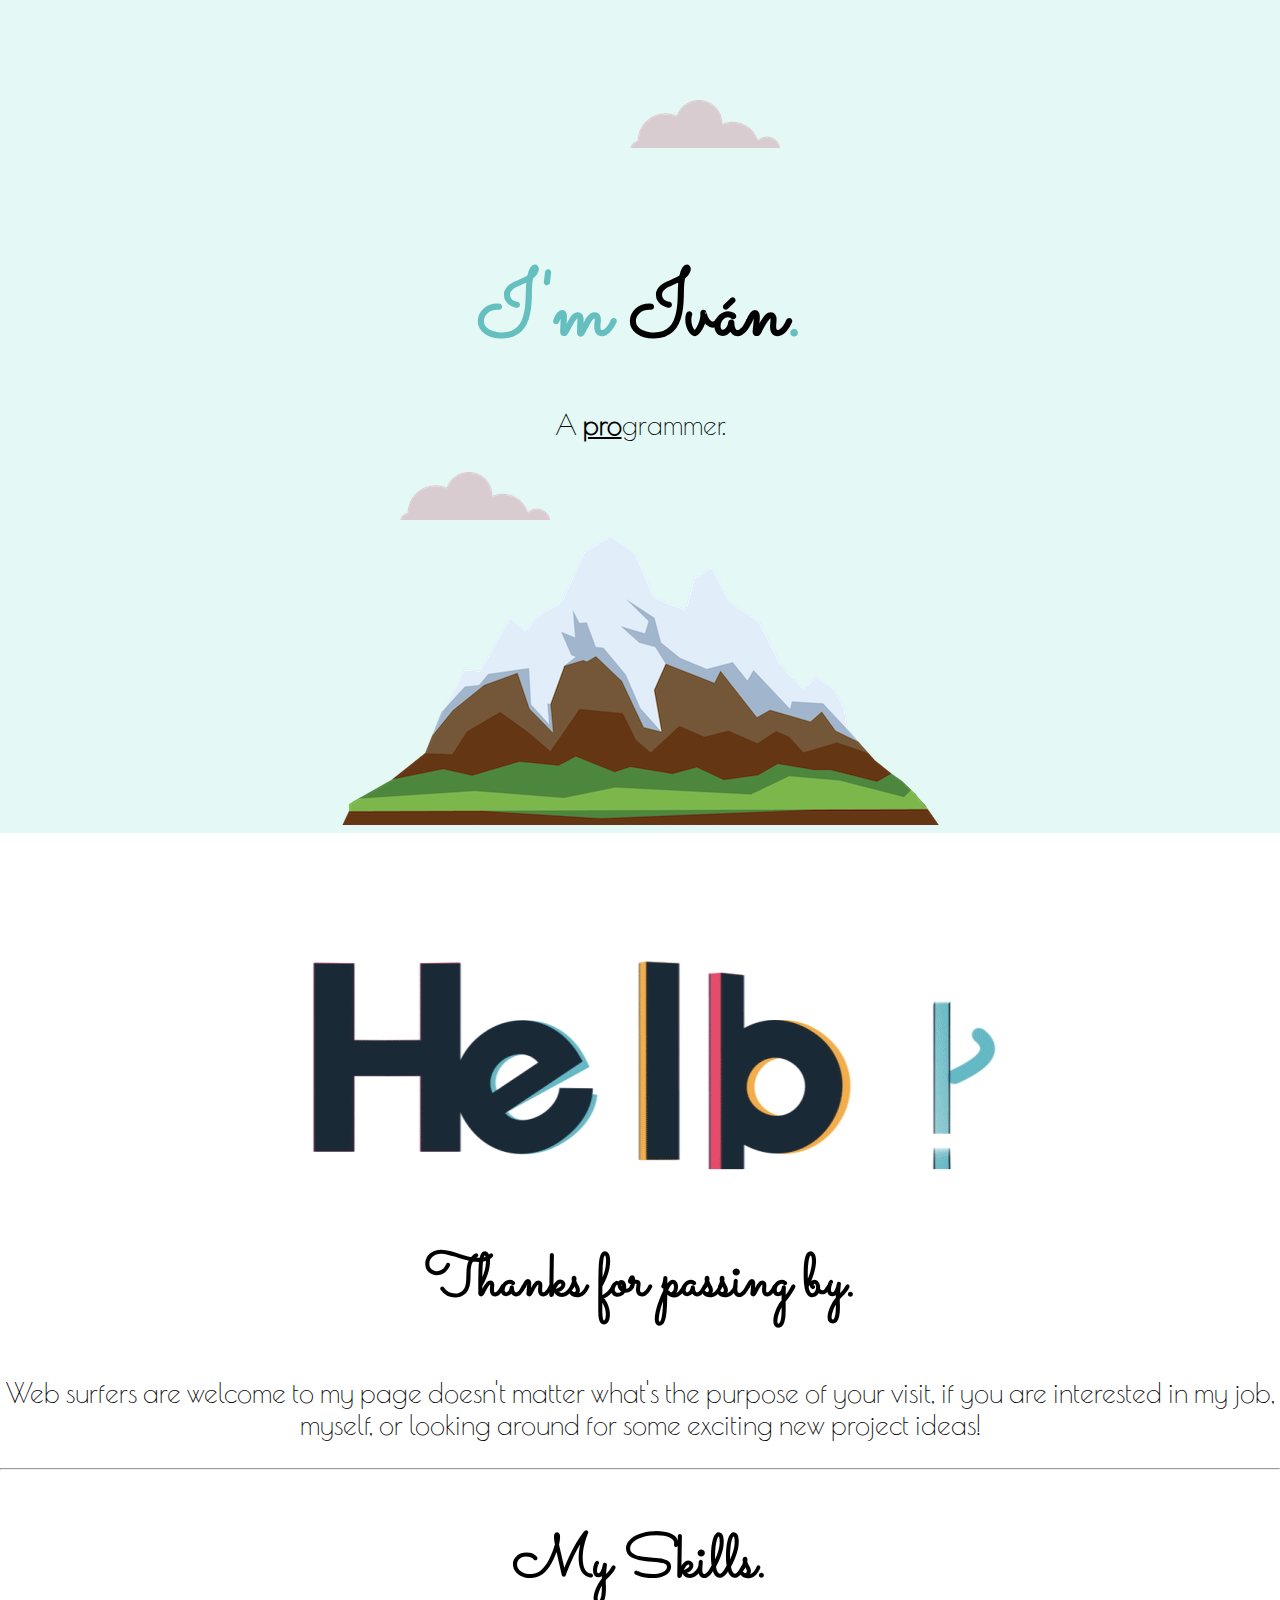
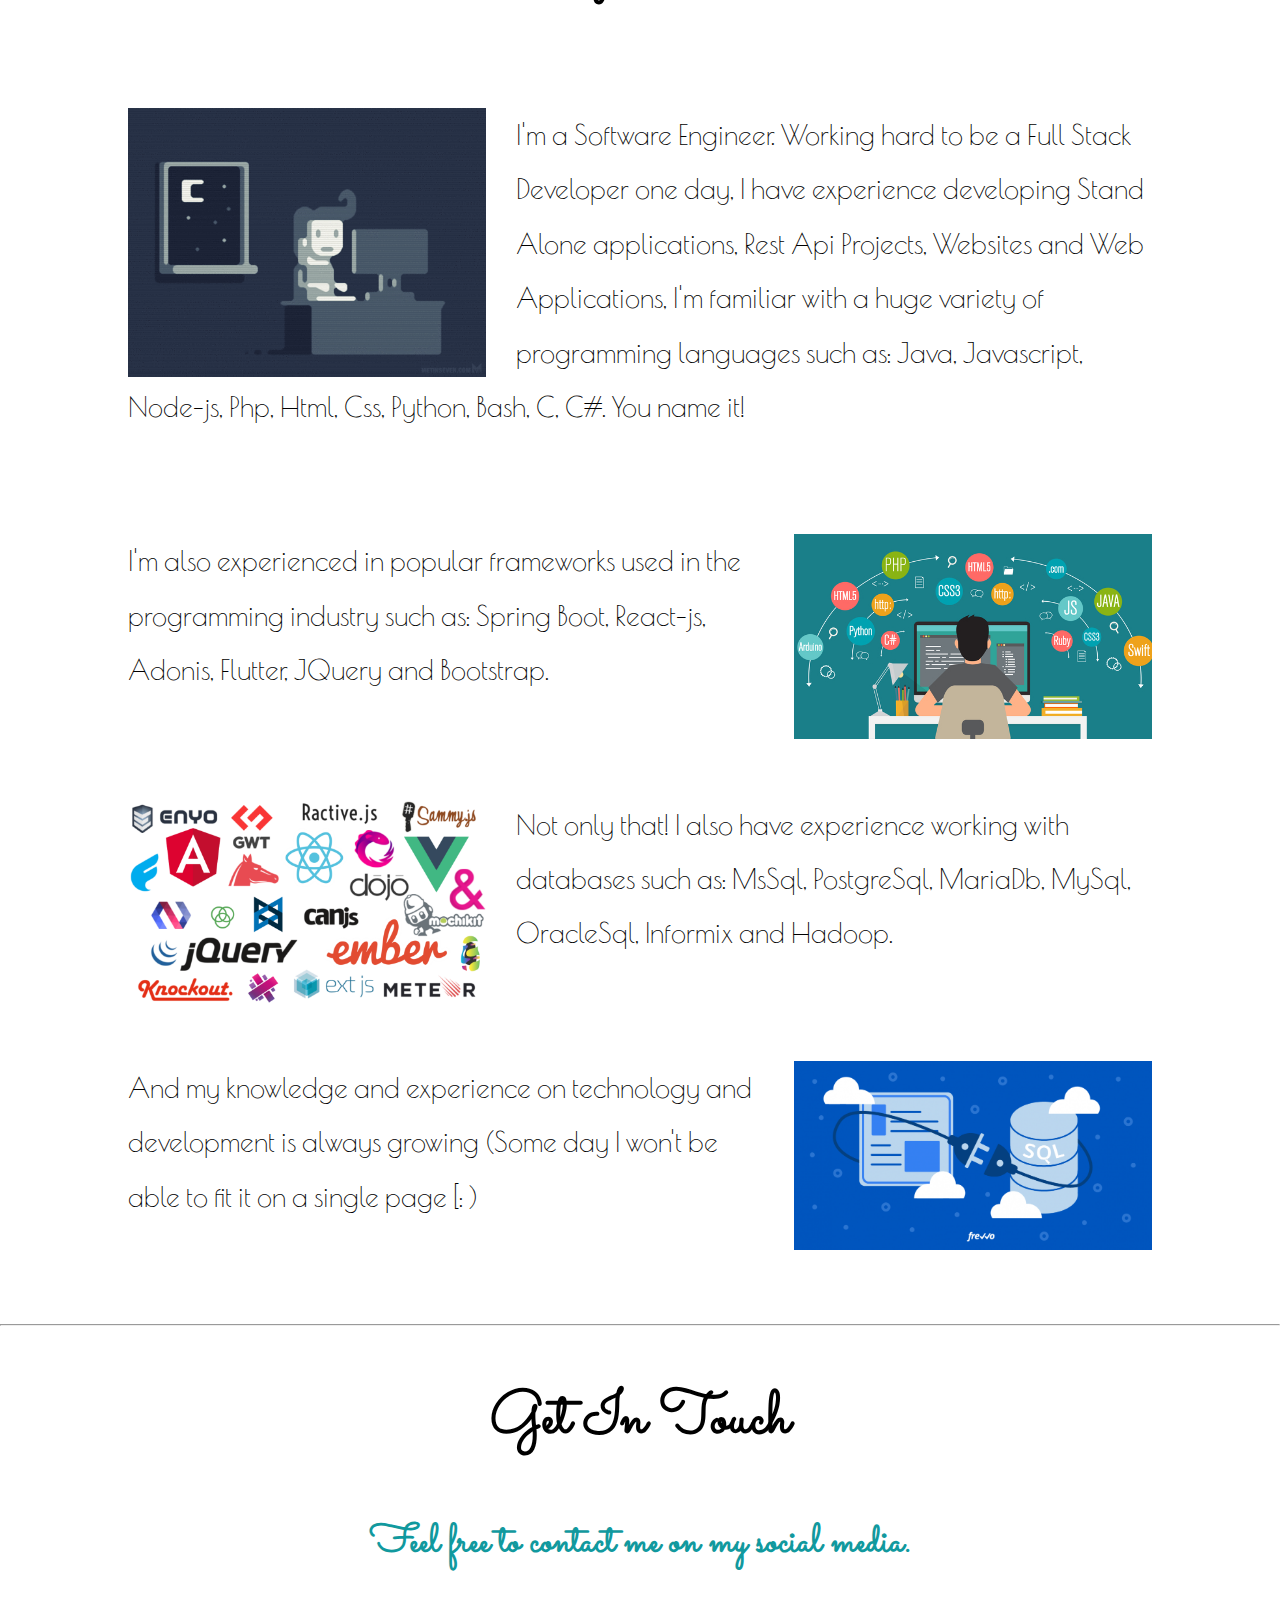
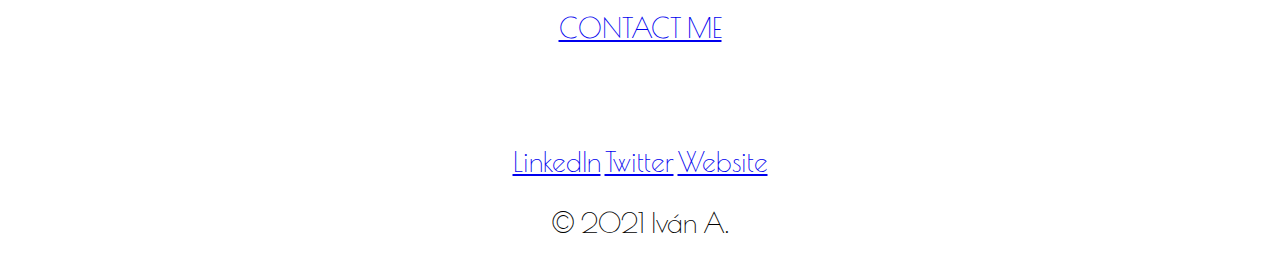
==== html/index.html @ a7e8ab66 "Favicon changed" ====
<!DOCTYPE html>
<html lang="en" dir="ltr">
  <head>
    <meta charset="utf-8" />
    <title>Iván A</title>
    <link rel="stylesheet" href="../css/styles.css" />
    <link rel="icon" href="favicon.ico" />
    <link rel="preconnect" href="https://fonts.gstatic.com" />
    <link
      href="https://fonts.googleapis.com/css2?family=Poiret+One&family=Sacramento&display=swap"
      rel="stylesheet"
    />

    <link rel="apple-touch-icon" sizes="57x57" href="/images/apple-icon-57x57.png" />
    <link rel="apple-touch-icon" sizes="60x60" href="/images/apple-icon-60x60.png" />
    <link rel="apple-touch-icon" sizes="72x72" href="/images/apple-icon-72x72.png" />
    <link rel="apple-touch-icon" sizes="76x76" href="/images/apple-icon-76x76.png" />
    <link
      rel="apple-touch-icon"
      sizes="114x114"
      href="/images/apple-icon-114x114.png"
    />
    <link
      rel="apple-touch-icon"
      sizes="120x120"
      href="/images/apple-icon-120x120.png"
    />
    <link
      rel="apple-touch-icon"
      sizes="144x144"
      href="/images/apple-icon-144x144.png"
    />
    <link
      rel="apple-touch-icon"
      sizes="152x152"
      href="/images/apple-icon-152x152.png"
    />
    <link
      rel="apple-touch-icon"
      sizes="180x180"
      href="/images/apple-icon-180x180.png"
    />
    <link
      rel="icon"
      type="image/png"
      sizes="192x192"
      href="/images/android-icon-192x192.png"
    />
    <link rel="icon" type="image/png" sizes="32x32" href="/images/favicon-32x32.png" />
    <link rel="icon" type="image/png" sizes="96x96" href="/images/favicon-96x96.png" />
    <link rel="icon" type="image/png" sizes="16x16" href="/images/favicon-16x16.png" />
    <link rel="manifest" href="/manifest.json" />
    <meta name="msapplication-TileColor" content="#ffffff" />
    <meta name="msapplication-TileImage" content="/images/ms-icon-144x144.png" />
    <meta name="theme-color" content="#ffffff" />
    
  </head>

  <body>
    <div class="top-container">
      <img class="top-cloud" src="../images/cloud.png" alt="cloud-img" />
      <h1 class="name">I'm <span class="black">Iván</span>.</h1>
      <p>A <span class="pro">pro</span>grammer.</p>
      <img class="bottom-cloud" src="../images/cloud.png" alt="cloud-img" />
      <img src="../images/mountain.png" alt="mountain-img" />
    </div>

    <div class="middle-container">
      <div class="profile">
        <img class="rounded-edges" src="../images/hello.gif" alt="Hello!" />
        <h2>Thanks for passing by.</h2>
        <p>
          Web surfers are welcome to my page doesn't matter what's the purpose
          of your visit, if you are interested in my job, myself, or looking
          around for some exciting new project ideas!
        </p>
      </div>
      <hr />
      <div class="skills">
        <h2>My Skills.</h2>
        <div class="skill-row">
          <img class="image-1" src="../images/coding.gif" alt="coding" />
          <p>
            I'm a Software Engineer. Working hard to be a Full Stack Developer
            one day, I have experience developing Stand Alone applications, Rest
            Api Projects, Websites and Web Applications, I'm familiar with a
            huge variety of programming languages such as: Java, Javascript,
            Node-js, Php, Html, Css, Python, Bash, C, C#. You name it!
          </p>
        </div>
        <div class="skill-row">
          <img class="image-2" src="../images/languages.jpg" alt="coding" />
          <p>
            I'm also experienced in popular frameworks used in the programming
            industry such as: Spring Boot, React-js, Adonis, Flutter, JQuery and
            Bootstrap.
          </p>
        </div>
        <div class="skill-row">
          <img class="image-1" src="../images/frameworks.png" alt="coding" />
          <p>
            Not only that! I also have experience working with databases such
            as: MsSql, PostgreSql, MariaDb, MySql, OracleSql, Informix and
            Hadoop.
          </p>
        </div>
        <div class="skill-row">
          <img class="image-2" src="../images/databases.png" alt="coding" />
          <p>
            And my knowledge and experience on technology and development is
            always growing (Some day I won't be able to fit it on a single page
            [: )
          </p>
        </div>
      </div>
      <hr />
      <div class="contact-me">
        <h2>Get In Touch</h2>
        <h3>Feel free to contact me on my social media.</h3>
        <a class="btn" href="mailto:name@email.com">CONTACT ME</a>
      </div>
    </div>

    <div class="bottom-container">
      <a class="footer-link" href="https://www.linkedin.com/">LinkedIn</a>
      <a class="footer-link" href="https://twitter.com/">Twitter</a>
      <a class="footer-link" href="https://www.appbrewery.co/">Website</a>
      <p>© 2021 Iván A.</p>
    </div>
  </body>
</html>
---- css/styles.css ----
body {
  margin: 0;
  text-align: center;
  font-family: 'Sacramento', cursive;
}

h1 {
  font-size: 562.5%;
  margin: 50px auto 0 auto;  
}

h2{
  font-size: 3.75rem;
}

h3{
  font-size: 2.5rem;
  color: #11999E;
}

a{
  font-family: 'Poiret One', cursive;
  font-size: 1.7rem;
}

p {
  font-family: 'Poiret One', cursive;
  font-size: 1.7rem;
}

.top-container {
  background-color: #E4F9F5;
  margin: 0;
  padding-top: 200px;
}

.middle-container {
  margin: 100px 0;
}

.bottom-container {}

.skill-row{
  width: 80%;
  margin: 100px auto 100px auto;
  text-align: left;
  line-height: 2;
}

.rounded-edges {
  border-radius: 20px;
}

.pro {
  text-decoration: underline;
  font-weight: bold;
}

.name{
  color: #66BFBF;
}

.black{
  color: #000000;
}

.bottom-cloud {
  position: absolute;
  left: 400px;
  bottom: 380px;
}

.top-cloud {
  position: absolute;
  right: 500px;
  top: 100px;
}

#oversized {
  width: 480px;
  height: 360px;
}

.image-1{
  width: 35%;
  float: left;
  margin-right: 30px;
}

.image-2{
  width: 35%;
  float: right;
  margin-left: 30px;
}
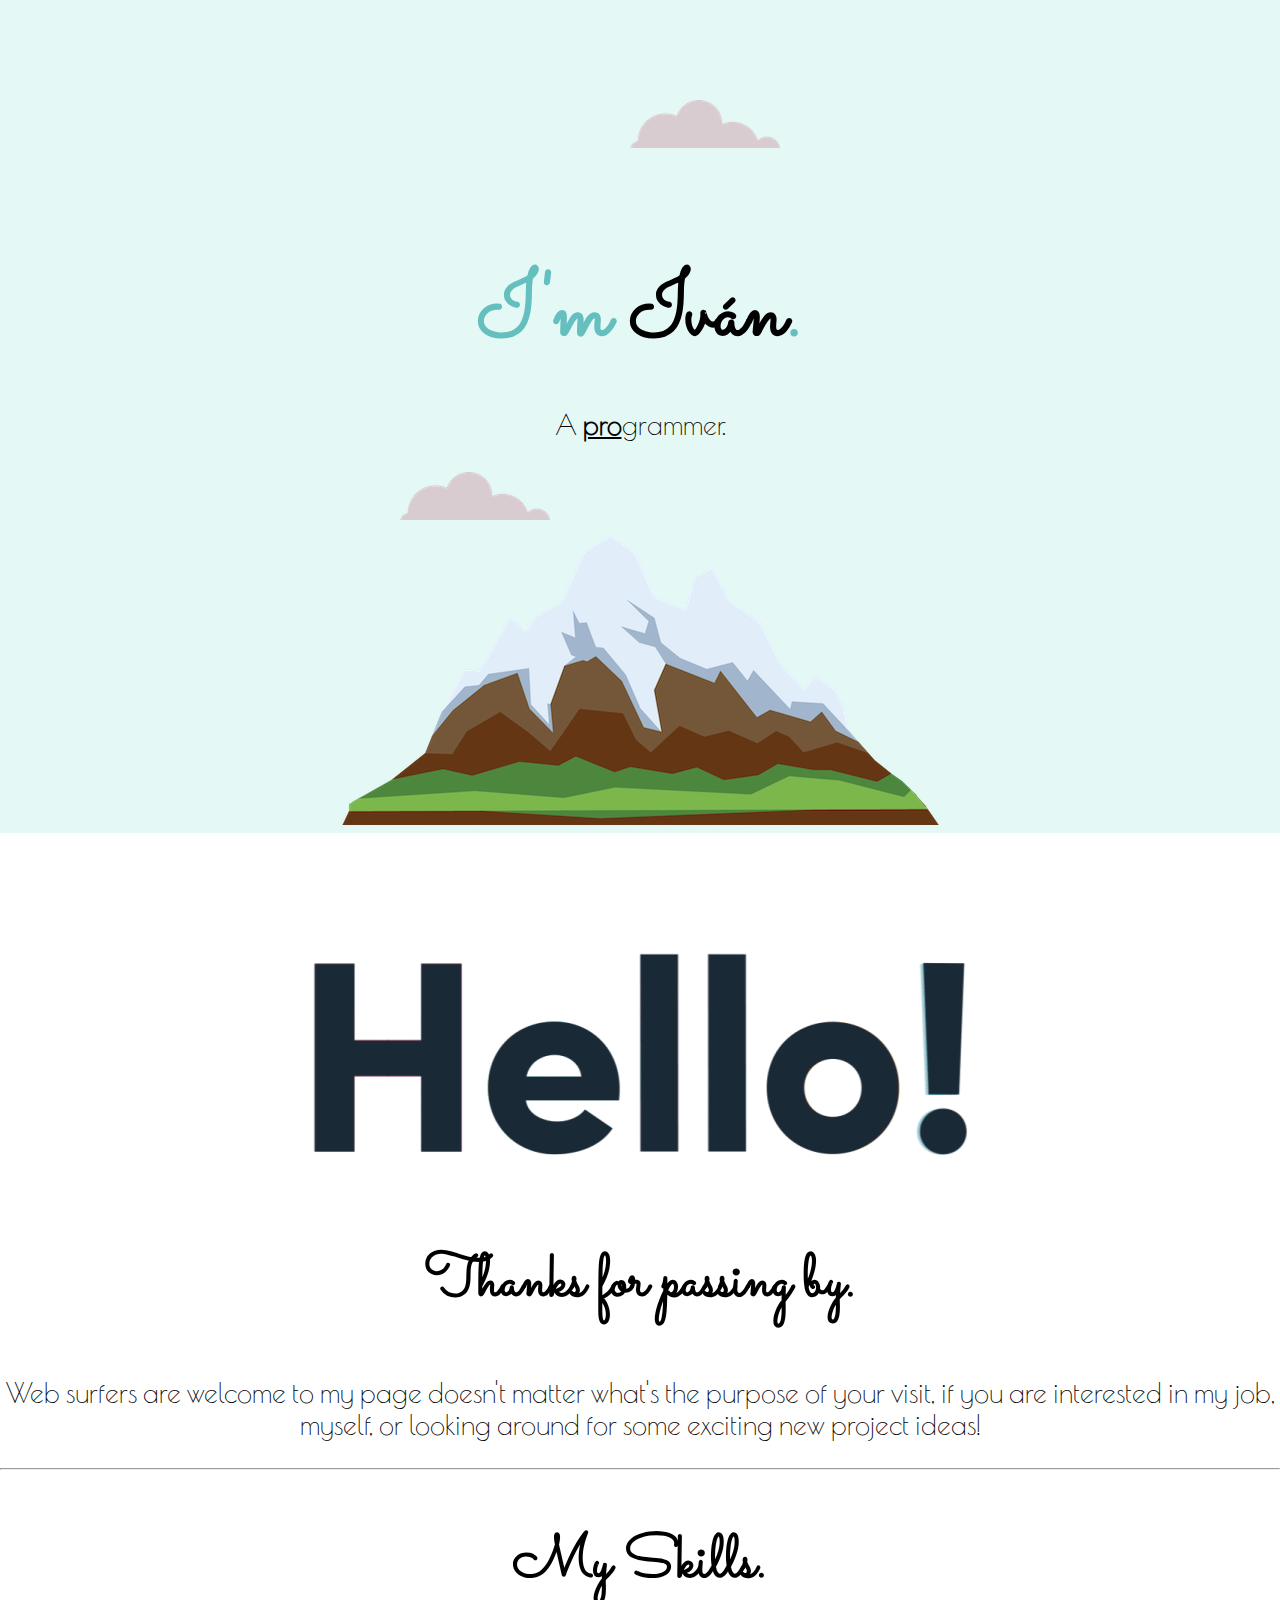
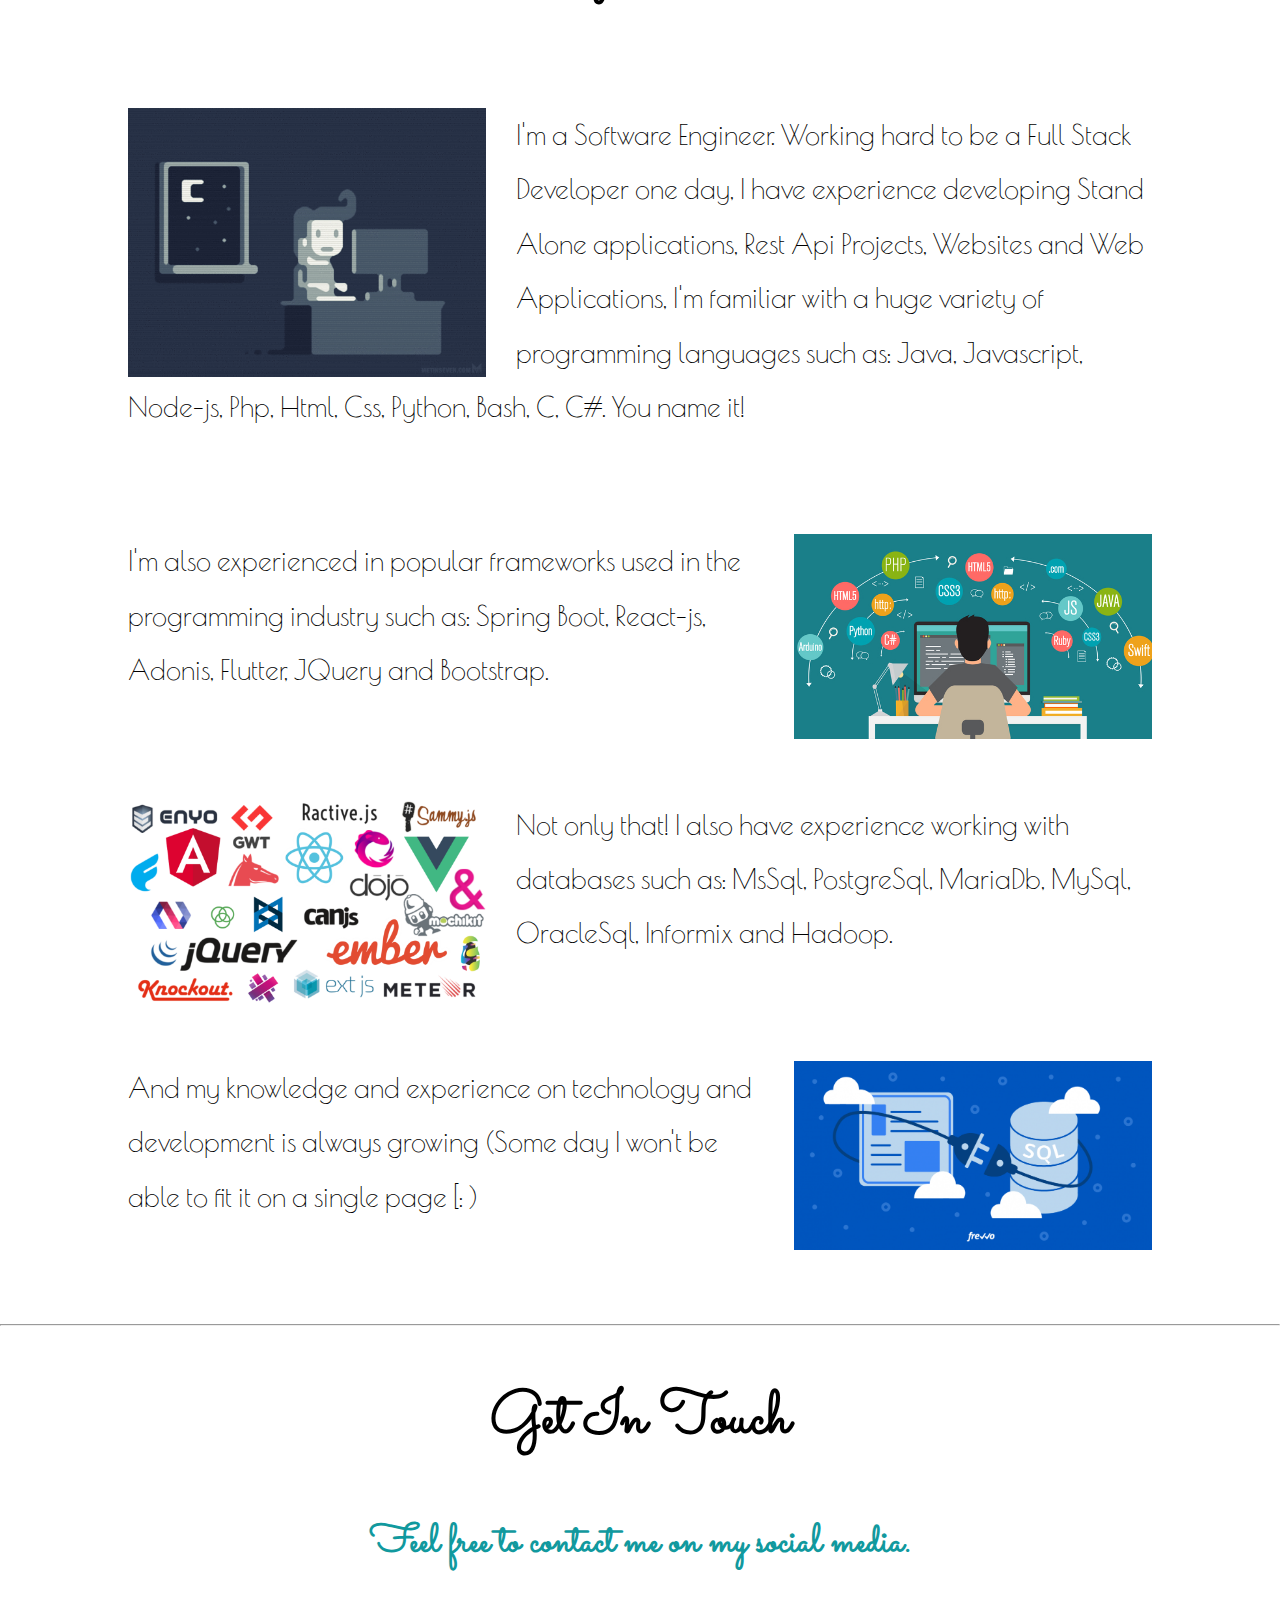
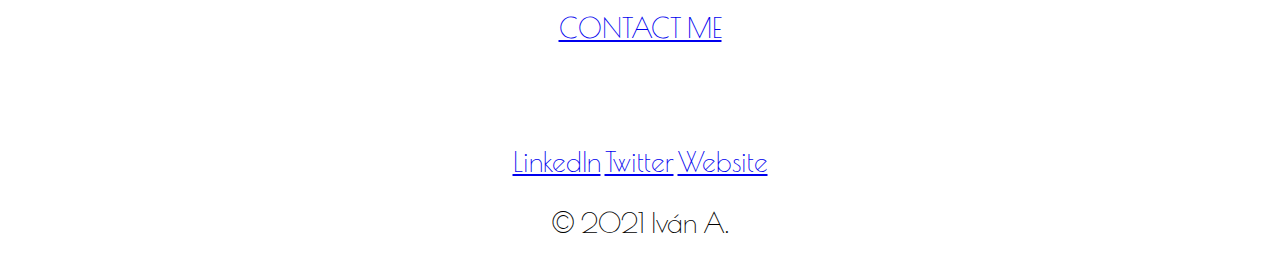
==== commit ce601ba8: "formatting" ====
--- a/html/index.html
+++ b/html/index.html
@@ -11,10 +11,26 @@
       rel="stylesheet"
     />
 
-    <link rel="apple-touch-icon" sizes="57x57" href="/images/apple-icon-57x57.png" />
-    <link rel="apple-touch-icon" sizes="60x60" href="/images/apple-icon-60x60.png" />
-    <link rel="apple-touch-icon" sizes="72x72" href="/images/apple-icon-72x72.png" />
-    <link rel="apple-touch-icon" sizes="76x76" href="/images/apple-icon-76x76.png" />
+    <link
+      rel="apple-touch-icon"
+      sizes="57x57"
+      href="/images/apple-icon-57x57.png"
+    />
+    <link
+      rel="apple-touch-icon"
+      sizes="60x60"
+      href="/images/apple-icon-60x60.png"
+    />
+    <link
+      rel="apple-touch-icon"
+      sizes="72x72"
+      href="/images/apple-icon-72x72.png"
+    />
+    <link
+      rel="apple-touch-icon"
+      sizes="76x76"
+      href="/images/apple-icon-76x76.png"
+    />
     <link
       rel="apple-touch-icon"
       sizes="114x114"
@@ -46,14 +62,31 @@
       sizes="192x192"
       href="/images/android-icon-192x192.png"
     />
-    <link rel="icon" type="image/png" sizes="32x32" href="/images/favicon-32x32.png" />
-    <link rel="icon" type="image/png" sizes="96x96" href="/images/favicon-96x96.png" />
-    <link rel="icon" type="image/png" sizes="16x16" href="/images/favicon-16x16.png" />
+    <link
+      rel="icon"
+      type="image/png"
+      sizes="32x32"
+      href="/images/favicon-32x32.png"
+    />
+    <link
+      rel="icon"
+      type="image/png"
+      sizes="96x96"
+      href="/images/favicon-96x96.png"
+    />
+    <link
+      rel="icon"
+      type="image/png"
+      sizes="16x16"
+      href="/images/favicon-16x16.png"
+    />
     <link rel="manifest" href="/manifest.json" />
     <meta name="msapplication-TileColor" content="#ffffff" />
-    <meta name="msapplication-TileImage" content="/images/ms-icon-144x144.png" />
+    <meta
+      name="msapplication-TileImage"
+      content="/images/ms-icon-144x144.png"
+    />
     <meta name="theme-color" content="#ffffff" />
-    
   </head>
 
   <body>
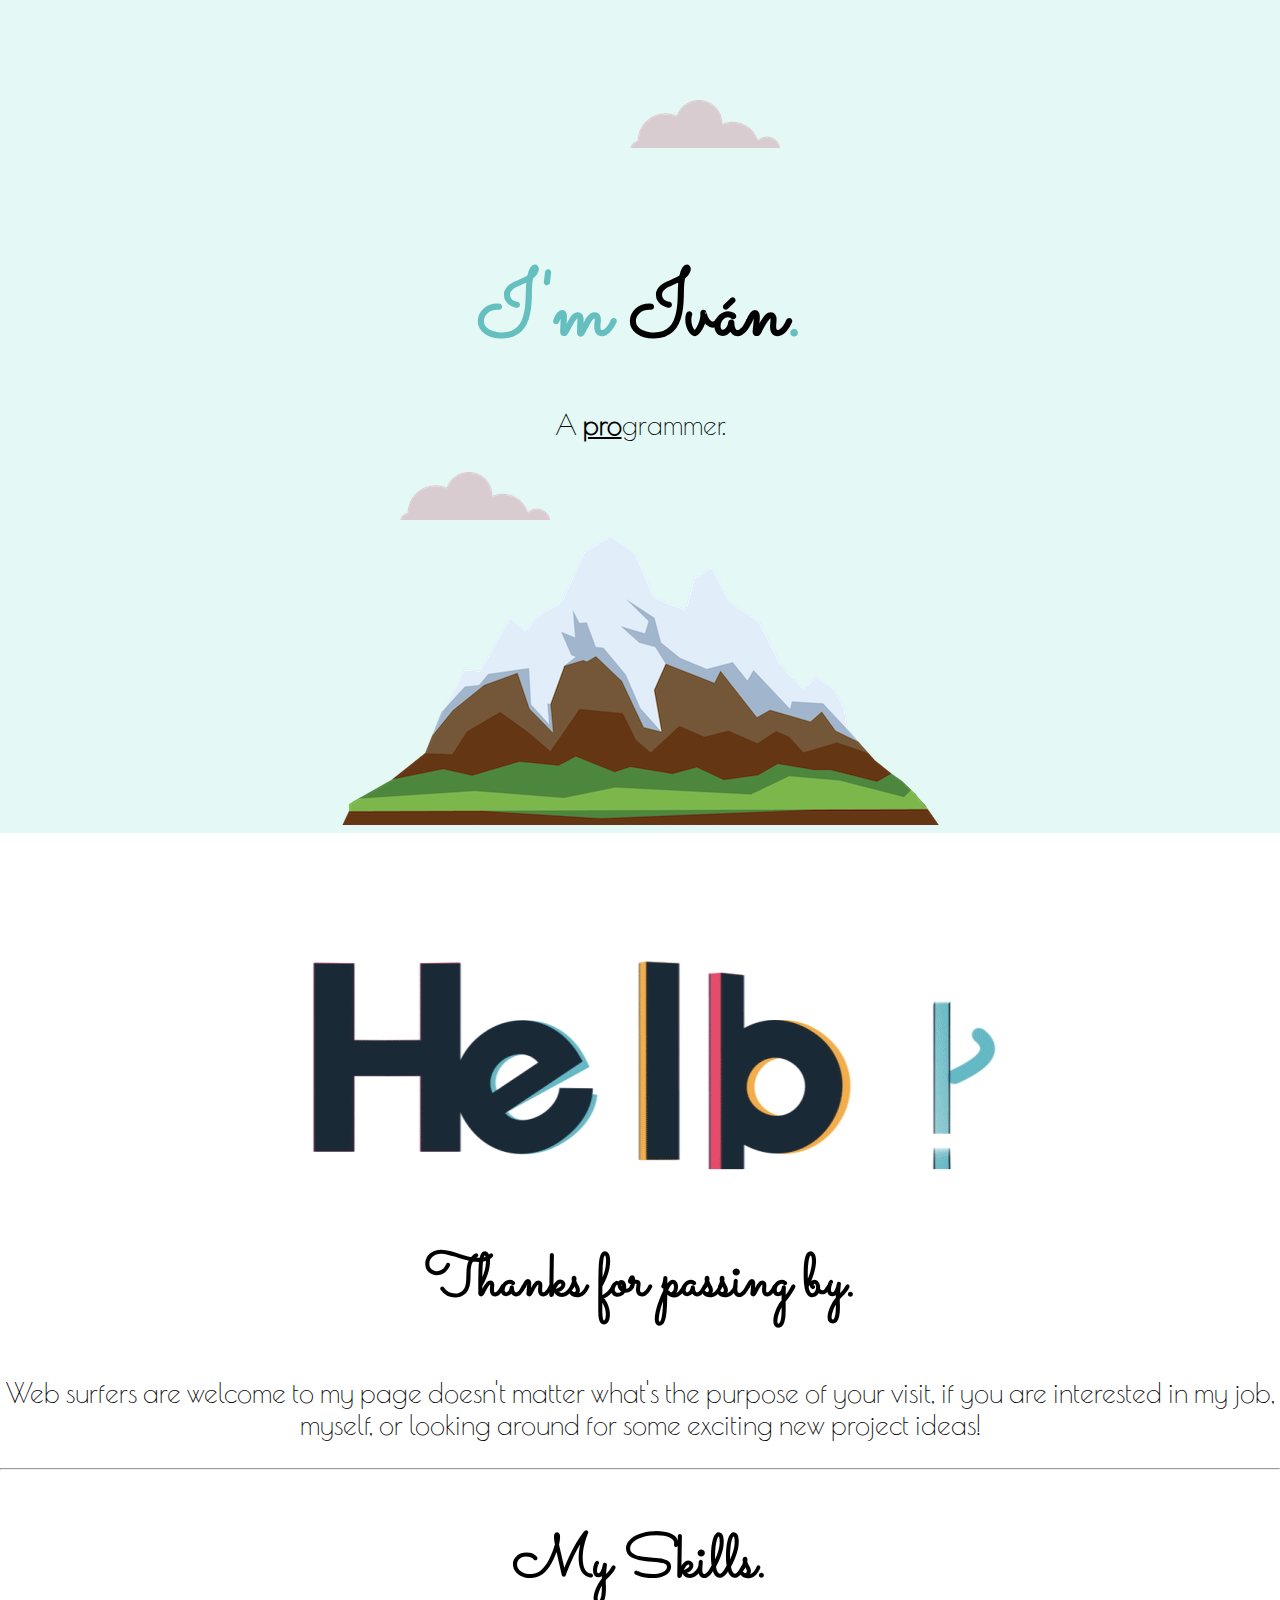
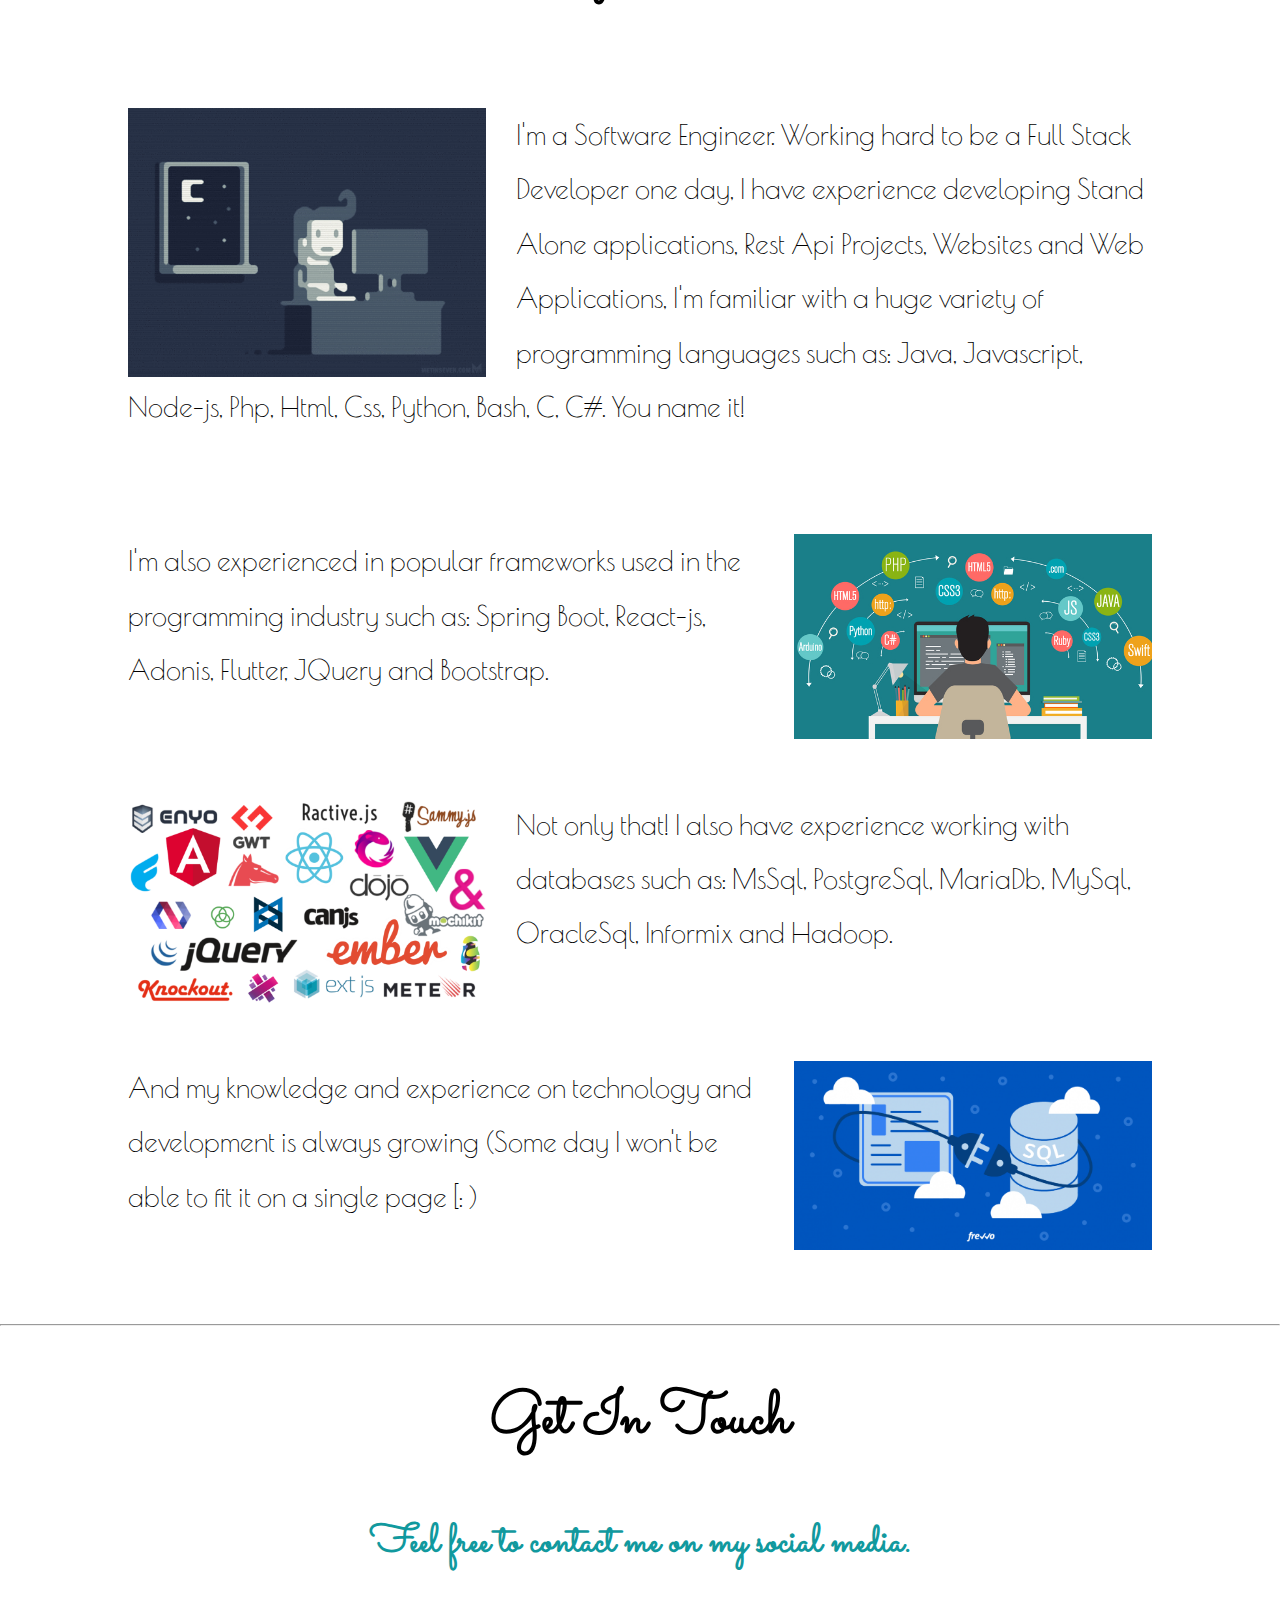
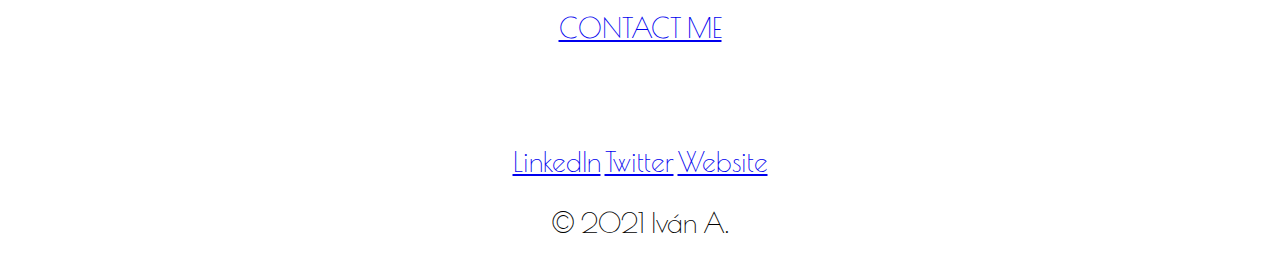
==== commit 778c3acd: "reverted formatting" ====
--- a/html/index.html
+++ b/html/index.html
@@ -6,82 +6,22 @@
     <link rel="stylesheet" href="../css/styles.css" />
     <link rel="icon" href="favicon.ico" />
     <link rel="preconnect" href="https://fonts.gstatic.com" />
-    <link
-      href="https://fonts.googleapis.com/css2?family=Poiret+One&family=Sacramento&display=swap"
-      rel="stylesheet"
-    />
-
-    <link
-      rel="apple-touch-icon"
-      sizes="57x57"
-      href="/images/apple-icon-57x57.png"
-    />
-    <link
-      rel="apple-touch-icon"
-      sizes="60x60"
-      href="/images/apple-icon-60x60.png"
-    />
-    <link
-      rel="apple-touch-icon"
-      sizes="72x72"
-      href="/images/apple-icon-72x72.png"
-    />
-    <link
-      rel="apple-touch-icon"
-      sizes="76x76"
-      href="/images/apple-icon-76x76.png"
-    />
-    <link
-      rel="apple-touch-icon"
-      sizes="114x114"
-      href="/images/apple-icon-114x114.png"
-    />
-    <link
-      rel="apple-touch-icon"
-      sizes="120x120"
-      href="/images/apple-icon-120x120.png"
-    />
-    <link
-      rel="apple-touch-icon"
-      sizes="144x144"
-      href="/images/apple-icon-144x144.png"
-    />
-    <link
-      rel="apple-touch-icon"
-      sizes="152x152"
-      href="/images/apple-icon-152x152.png"
-    />
-    <link
-      rel="apple-touch-icon"
-      sizes="180x180"
-      href="/images/apple-icon-180x180.png"
-    />
-    <link
-      rel="icon"
-      type="image/png"
-      sizes="192x192"
-      href="/images/android-icon-192x192.png"
-    />
-    <link
-      rel="icon"
-      type="image/png"
-      sizes="32x32"
-      href="/images/favicon-32x32.png"
-    />
-    <link
-      rel="icon"
-      type="image/png"
-      sizes="96x96"
-      href="/images/favicon-96x96.png"
-    />
-    <link
-      rel="icon"
-      type="image/png"
-      sizes="16x16"
-      href="/images/favicon-16x16.png"
-    />
+    <link href="https://fonts.googleapis.com/css2?family=Poiret+One&family=Sacramento&display=swap" rel="stylesheet" />
+    <link rel="apple-touch-icon" sizes="57x57" href="/images/apple-icon-57x57.png" />
+    <link rel="apple-touch-icon" sizes="60x60" href="/images/apple-icon-60x60.png" />
+    <link rel="apple-touch-icon" sizes="72x72" href="/images/apple-icon-72x72.png" />
+    <link rel="apple-touch-icon" sizes="76x76" href="/images/apple-icon-76x76.png" />
+    <link rel="apple-touch-icon" sizes="114x114" href="/images/apple-icon-114x114.png" />
+    <link rel="apple-touch-icon" sizes="120x120" href="/images/apple-icon-120x120.png" />
+    <link rel="apple-touch-icon" sizes="144x144" href="/images/apple-icon-144x144.png" />
+    <link rel="apple-touch-icon" sizes="152x152" href="/images/apple-icon-152x152.png" />
+    <link rel="apple-touch-icon" sizes="180x180" href="/images/apple-icon-180x180.png" />
+    <link rel="icon" type="image/png" sizes="192x192" href="/images/android-icon-192x192.png" />
+    <link rel="icon" type="image/png" sizes="32x32" href="/images/favicon-32x32.png" />
+    <link rel="icon" type="image/png" sizes="96x96" href="/images/favicon-96x96.png" />
+    <link rel="icon" type="image/png" sizes="16x16" href="/images/favicon-16x16.png" />
     <link rel="manifest" href="/manifest.json" />
-    <meta name="msapplication-TileColor" content="#ffffff" />
+ <meta name="msapplication-TileColor" content="#ffffff" />
     <meta
       name="msapplication-TileImage"
       content="/images/ms-icon-144x144.png"
